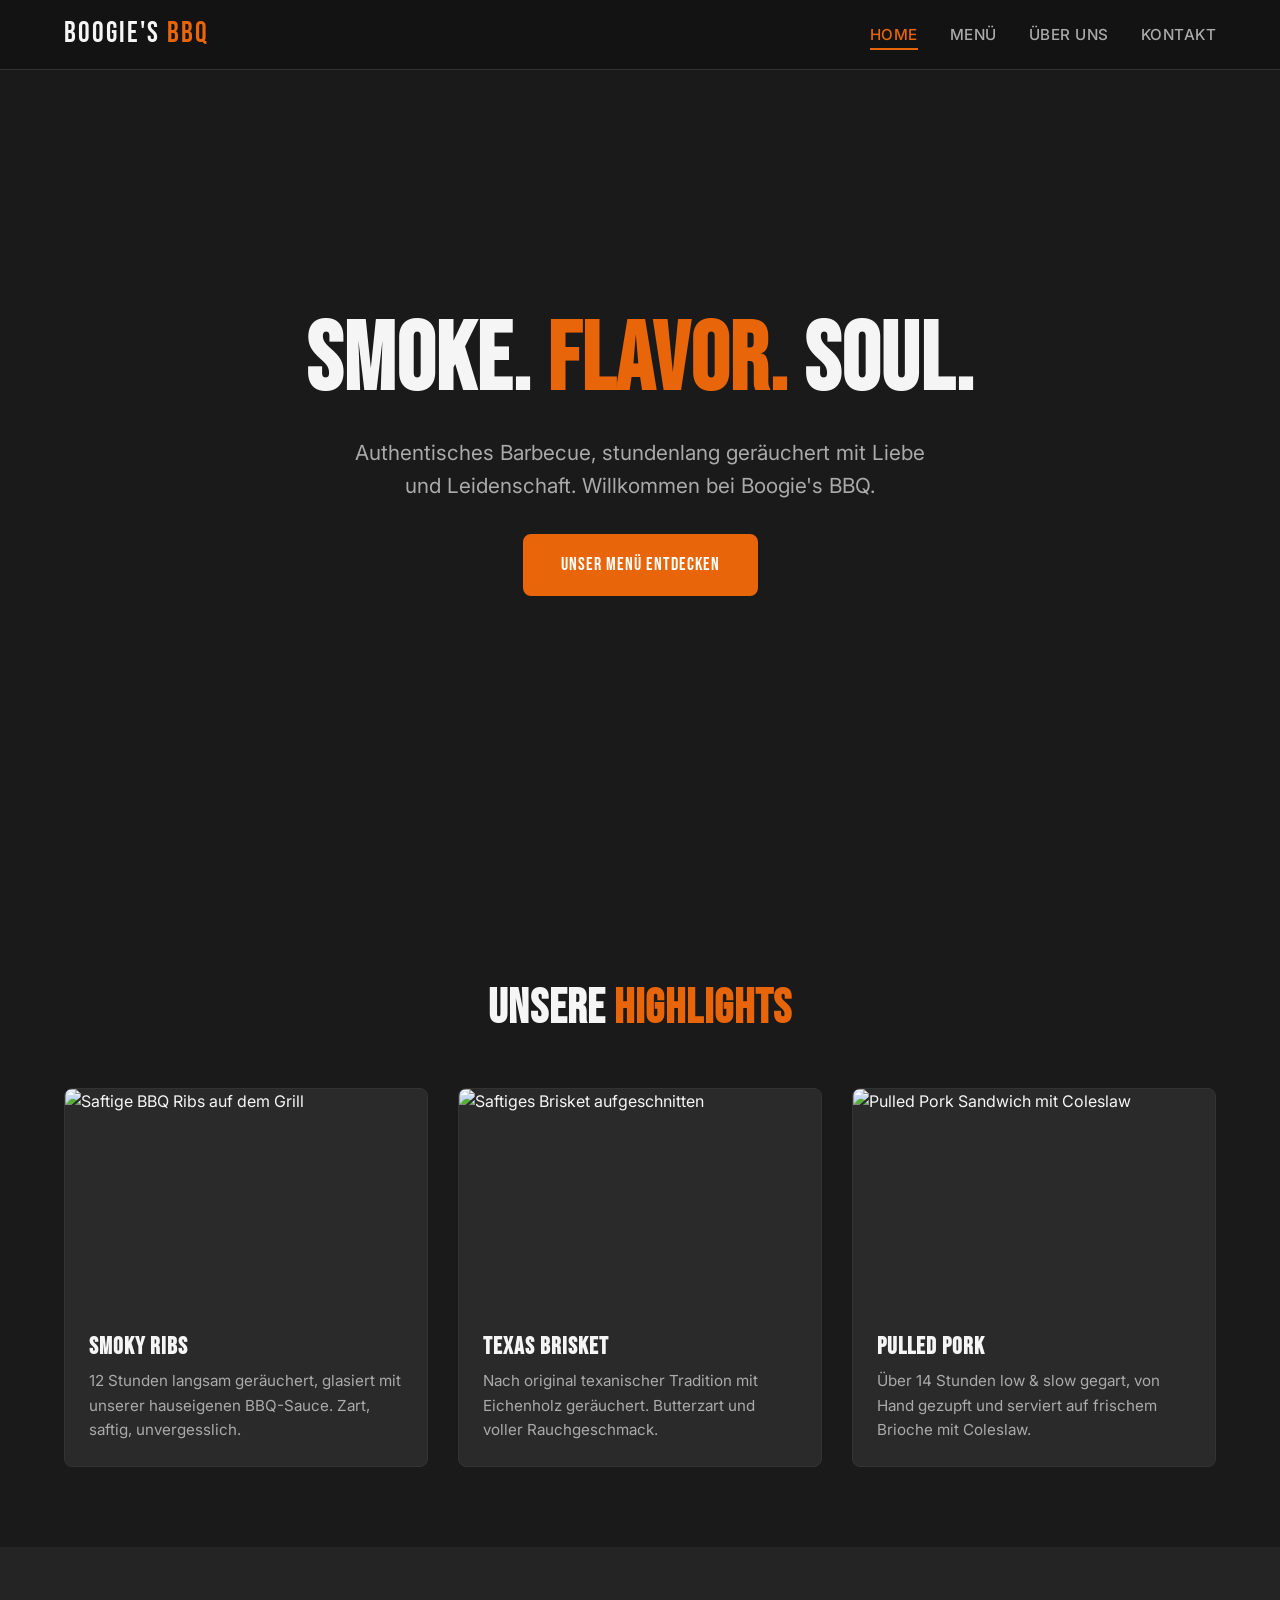
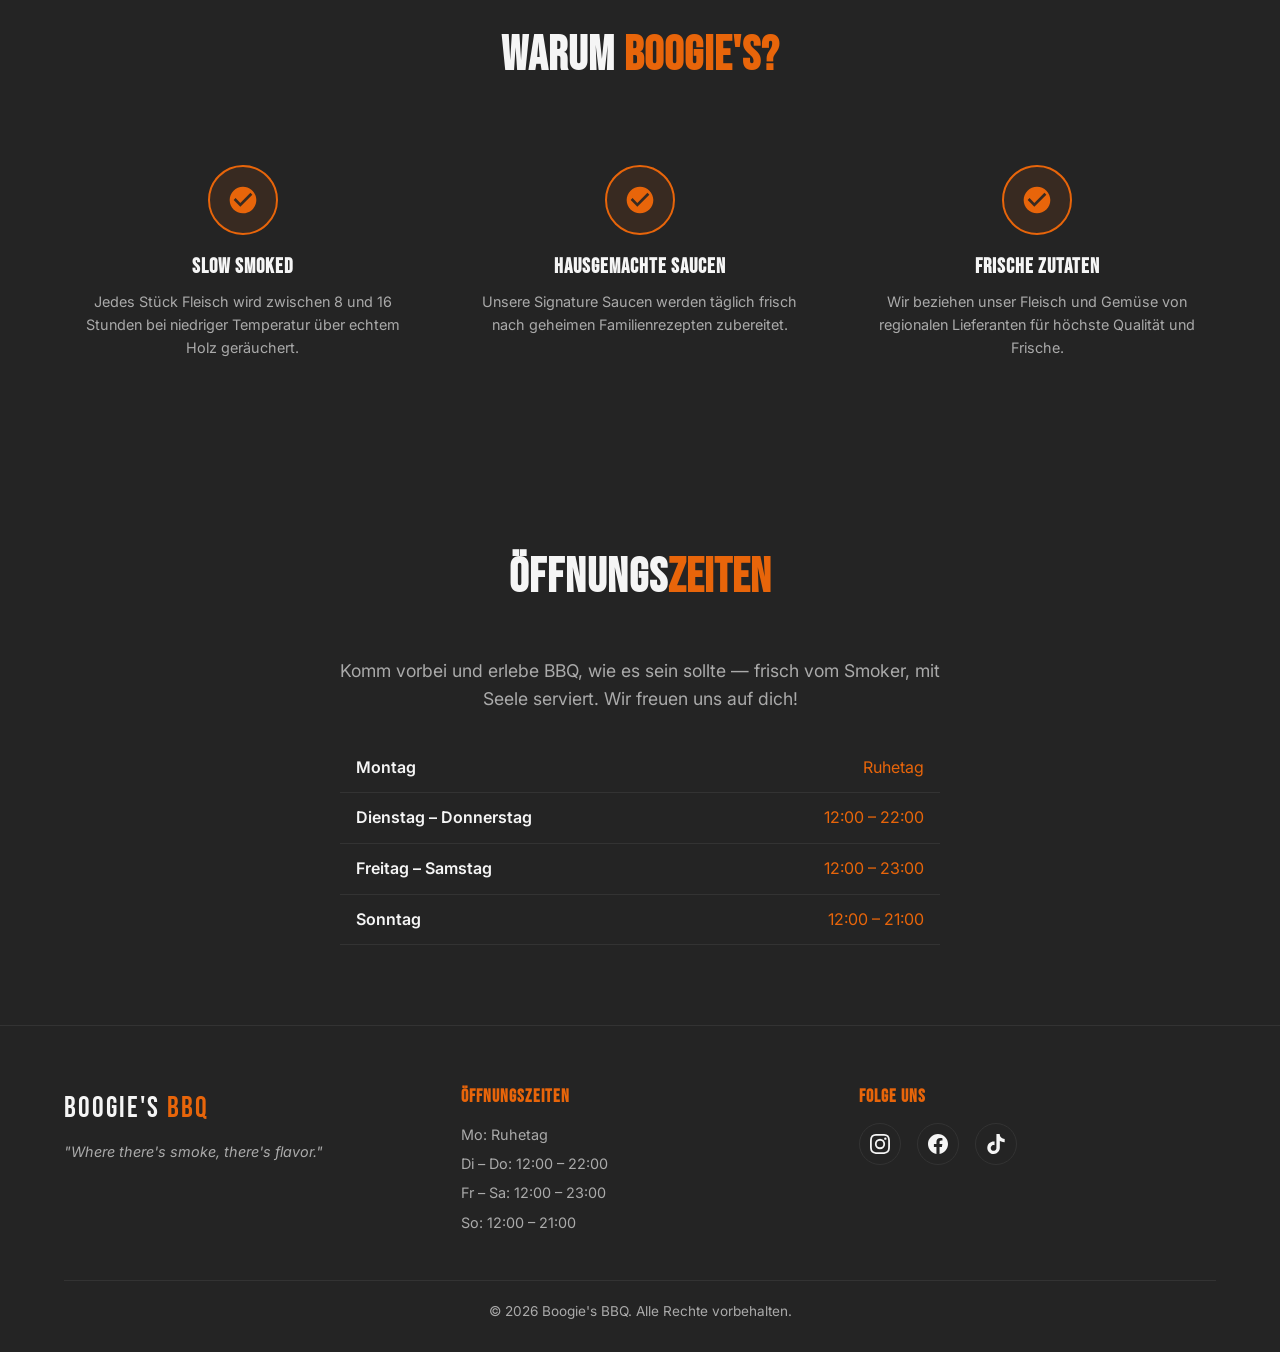
==== index.html @ c57b54ef "Erste Version Boogie's BBQ" ====
<!DOCTYPE html>
<html lang="de">
<head>
  <meta charset="UTF-8">
  <meta name="viewport" content="width=device-width, initial-scale=1.0">
  <title>Boogie's BBQ — Smoke. Flavor. Soul.</title>
  <meta name="description" content="Boogie's BBQ — Authentisches Barbecue mit Leidenschaft. Slow Smoked Ribs, Brisket, Pulled Pork und mehr in Nürnberg.">
  <link rel="preconnect" href="https://fonts.googleapis.com">
  <link rel="preconnect" href="https://fonts.gstatic.com" crossorigin>
  <link href="https://fonts.googleapis.com/css2?family=Bebas+Neue&family=Inter:wght@400;500;600;700&display=swap" rel="stylesheet">
  <link rel="stylesheet" href="style.css">
</head>
<body>

  <!-- Header -->
  <header class="header">
    <div class="container">
      <a href="index.html" class="logo">Boogie's <span>BBQ</span></a>
      <nav>
        <ul class="nav-links">
          <li><a href="index.html">Home</a></li>
          <li><a href="menu.html">Menü</a></li>
          <li><a href="about.html">Über uns</a></li>
          <li><a href="contact.html">Kontakt</a></li>
        </ul>
      </nav>
      <button class="hamburger" aria-label="Menü öffnen">
        <span></span>
        <span></span>
        <span></span>
      </button>
    </div>
  </header>
  <div class="nav-overlay"></div>

  <main>

    <!-- Hero -->
    <section class="hero">
      <div class="hero-bg" style="background-image: url('https://images.unsplash.com/photo-1529193591184-b1d58069ecdd?w=1920')"></div>
      <div class="hero-overlay"></div>
      <div class="hero-content">
        <h1>Smoke. <span>Flavor.</span> Soul.</h1>
        <p>Authentisches Barbecue, stundenlang geräuchert mit Liebe und Leidenschaft. Willkommen bei Boogie's BBQ.</p>
        <a href="menu.html" class="btn">Unser Menü entdecken</a>
      </div>
    </section>

    <!-- Highlights -->
    <section class="section">
      <div class="container">
        <h2 class="section-title">Unsere <span>Highlights</span></h2>
        <div class="cards-grid">
          <article class="card">
            <img src="https://images.unsplash.com/photo-1544025162-d76694265947?w=600" alt="Saftige BBQ Ribs auf dem Grill">
            <div class="card-body">
              <h3>Smoky Ribs</h3>
              <p>12 Stunden langsam geräuchert, glasiert mit unserer hauseigenen BBQ-Sauce. Zart, saftig, unvergesslich.</p>
            </div>
          </article>
          <article class="card">
            <img src="https://images.unsplash.com/photo-1558030006-450675393462?w=600" alt="Saftiges Brisket aufgeschnitten">
            <div class="card-body">
              <h3>Texas Brisket</h3>
              <p>Nach original texanischer Tradition mit Eichenholz geräuchert. Butterzart und voller Rauchgeschmack.</p>
            </div>
          </article>
          <article class="card">
            <img src="https://images.unsplash.com/photo-1623653387945-2fd25214f8fc?w=600" alt="Pulled Pork Sandwich mit Coleslaw">
            <div class="card-body">
              <h3>Pulled Pork</h3>
              <p>Über 14 Stunden low & slow gegart, von Hand gezupft und serviert auf frischem Brioche mit Coleslaw.</p>
            </div>
          </article>
        </div>
      </div>
    </section>

    <!-- Warum Boogie's -->
    <section class="section" style="background: var(--color-bg-light);">
      <div class="container">
        <h2 class="section-title">Warum <span>Boogie's?</span></h2>
        <div class="features-grid">
          <div class="feature-item">
            <div class="feature-icon">
              <svg viewBox="0 0 24 24" xmlns="http://www.w3.org/2000/svg"><path d="M12 2C6.48 2 2 6.48 2 12s4.48 10 10 10 10-4.48 10-10S17.52 2 12 2zm-2 15l-5-5 1.41-1.41L10 14.17l7.59-7.59L19 8l-9 9z"/></svg>
            </div>
            <h3>Slow Smoked</h3>
            <p>Jedes Stück Fleisch wird zwischen 8 und 16 Stunden bei niedriger Temperatur über echtem Holz geräuchert.</p>
          </div>
          <div class="feature-item">
            <div class="feature-icon">
              <svg viewBox="0 0 24 24" xmlns="http://www.w3.org/2000/svg"><path d="M12 2C6.48 2 2 6.48 2 12s4.48 10 10 10 10-4.48 10-10S17.52 2 12 2zm-2 15l-5-5 1.41-1.41L10 14.17l7.59-7.59L19 8l-9 9z"/></svg>
            </div>
            <h3>Hausgemachte Saucen</h3>
            <p>Unsere Signature Saucen werden täglich frisch nach geheimen Familienrezepten zubereitet.</p>
          </div>
          <div class="feature-item">
            <div class="feature-icon">
              <svg viewBox="0 0 24 24" xmlns="http://www.w3.org/2000/svg"><path d="M12 2C6.48 2 2 6.48 2 12s4.48 10 10 10 10-4.48 10-10S17.52 2 12 2zm-2 15l-5-5 1.41-1.41L10 14.17l7.59-7.59L19 8l-9 9z"/></svg>
            </div>
            <h3>Frische Zutaten</h3>
            <p>Wir beziehen unser Fleisch und Gemüse von regionalen Lieferanten für höchste Qualität und Frische.</p>
          </div>
        </div>
      </div>
    </section>

    <!-- Öffnungszeiten -->
    <section class="section hours-section">
      <div class="container">
        <h2 class="section-title">Öffnungs<span>zeiten</span></h2>
        <div class="hours-content">
          <p class="teaser">Komm vorbei und erlebe BBQ, wie es sein sollte — frisch vom Smoker, mit Seele serviert. Wir freuen uns auf dich!</p>
          <table class="hours-table">
            <tr><td>Montag</td><td>Ruhetag</td></tr>
            <tr><td>Dienstag – Donnerstag</td><td>12:00 – 22:00</td></tr>
            <tr><td>Freitag – Samstag</td><td>12:00 – 23:00</td></tr>
            <tr><td>Sonntag</td><td>12:00 – 21:00</td></tr>
          </table>
        </div>
      </div>
    </section>

  </main>

  <!-- Footer -->
  <footer class="footer">
    <div class="container">
      <div class="footer-grid">
        <div class="footer-col">
          <a href="index.html" class="logo">Boogie's <span>BBQ</span></a>
          <p class="tagline">"Where there's smoke, there's flavor."</p>
        </div>
        <div class="footer-col">
          <h4>Öffnungszeiten</h4>
          <p>Mo: Ruhetag</p>
          <p>Di – Do: 12:00 – 22:00</p>
          <p>Fr – Sa: 12:00 – 23:00</p>
          <p>So: 12:00 – 21:00</p>
        </div>
        <div class="footer-col">
          <h4>Folge uns</h4>
          <div class="social-links">
            <a href="#" aria-label="Instagram">
              <svg viewBox="0 0 24 24" xmlns="http://www.w3.org/2000/svg"><path d="M12 2.163c3.204 0 3.584.012 4.85.07 3.252.148 4.771 1.691 4.919 4.919.058 1.265.069 1.645.069 4.849 0 3.205-.012 3.584-.069 4.849-.149 3.225-1.664 4.771-4.919 4.919-1.266.058-1.644.07-4.85.07-3.204 0-3.584-.012-4.849-.07-3.26-.149-4.771-1.699-4.919-4.92-.058-1.265-.07-1.644-.07-4.849 0-3.204.013-3.583.07-4.849.149-3.227 1.664-4.771 4.919-4.919 1.266-.057 1.645-.069 4.849-.069zM12 0C8.741 0 8.333.014 7.053.072 2.695.272.273 2.69.073 7.052.014 8.333 0 8.741 0 12c0 3.259.014 3.668.072 4.948.2 4.358 2.618 6.78 6.98 6.98C8.333 23.986 8.741 24 12 24c3.259 0 3.668-.014 4.948-.072 4.354-.2 6.782-2.618 6.979-6.98.059-1.28.073-1.689.073-4.948 0-3.259-.014-3.667-.072-4.947-.196-4.354-2.617-6.78-6.979-6.98C15.668.014 15.259 0 12 0zm0 5.838a6.162 6.162 0 100 12.324 6.162 6.162 0 000-12.324zM12 16a4 4 0 110-8 4 4 0 010 8zm6.406-11.845a1.44 1.44 0 100 2.881 1.44 1.44 0 000-2.881z"/></svg>
            </a>
            <a href="#" aria-label="Facebook">
              <svg viewBox="0 0 24 24" xmlns="http://www.w3.org/2000/svg"><path d="M24 12.073c0-6.627-5.373-12-12-12s-12 5.373-12 12c0 5.99 4.388 10.954 10.125 11.854v-8.385H7.078v-3.47h3.047V9.43c0-3.007 1.792-4.669 4.533-4.669 1.312 0 2.686.235 2.686.235v2.953H15.83c-1.491 0-1.956.925-1.956 1.874v2.25h3.328l-.532 3.47h-2.796v8.385C19.612 23.027 24 18.062 24 12.073z"/></svg>
            </a>
            <a href="#" aria-label="TikTok">
              <svg viewBox="0 0 24 24" xmlns="http://www.w3.org/2000/svg"><path d="M12.525.02c1.31-.02 2.61-.01 3.91-.02.08 1.53.63 3.09 1.75 4.17 1.12 1.11 2.7 1.62 4.24 1.79v4.03c-1.44-.05-2.89-.35-4.2-.97-.57-.26-1.1-.59-1.62-.93-.01 2.92.01 5.84-.02 8.75-.08 1.4-.54 2.79-1.35 3.94-1.31 1.92-3.58 3.17-5.91 3.21-1.43.08-2.86-.31-4.08-1.03-2.02-1.19-3.44-3.37-3.65-5.71-.02-.5-.03-1-.01-1.49.18-1.9 1.12-3.72 2.58-4.96 1.66-1.44 3.98-2.13 6.15-1.72.02 1.48-.04 2.96-.04 4.44-.99-.32-2.15-.23-3.02.37-.63.41-1.11 1.04-1.36 1.75-.21.51-.15 1.07-.14 1.61.24 1.64 1.82 3.02 3.5 2.87 1.12-.01 2.19-.66 2.77-1.61.19-.33.4-.67.41-1.06.1-1.79.06-3.57.07-5.36.01-4.03-.01-8.05.02-12.07z"/></svg>
            </a>
          </div>
        </div>
      </div>
      <div class="footer-bottom">
        <p>&copy; 2026 Boogie's BBQ. Alle Rechte vorbehalten.</p>
      </div>
    </div>
  </footer>

  <script src="script.js"></script>
</body>
</html>
---- style.css ----
/* ===========================
   CSS Custom Properties
   =========================== */
:root {
  --color-bg: #1a1a1a;
  --color-bg-light: #242424;
  --color-bg-card: #2a2a2a;
  --color-accent: #E8650A;
  --color-accent-hover: #ff7a1a;
  --color-text: #f5f5f5;
  --color-text-muted: #aaaaaa;
  --color-border: #333333;
  --font-heading: 'Bebas Neue', sans-serif;
  --font-body: 'Inter', sans-serif;
  --max-width: 1200px;
  --header-height: 70px;
  --radius: 8px;
  --transition: 0.3s ease;
}

/* ===========================
   Reset & Base
   =========================== */
*,
*::before,
*::after {
  margin: 0;
  padding: 0;
  box-sizing: border-box;
}

html {
  scroll-behavior: smooth;
  font-size: 16px;
}

body {
  font-family: var(--font-body);
  background-color: var(--color-bg);
  color: var(--color-text);
  line-height: 1.6;
  min-height: 100vh;
  overflow-x: hidden;
}

a {
  color: var(--color-accent);
  text-decoration: none;
  transition: color var(--transition);
}

a:hover {
  color: var(--color-accent-hover);
}

img {
  max-width: 100%;
  height: auto;
  display: block;
}

ul {
  list-style: none;
}

h1, h2, h3, h4 {
  font-family: var(--font-heading);
  letter-spacing: 1px;
  line-height: 1.2;
}

/* ===========================
   Utility
   =========================== */
.container {
  width: 90%;
  max-width: var(--max-width);
  margin: 0 auto;
}

.section {
  padding: 80px 0;
}

.section-title {
  font-size: clamp(2rem, 5vw, 3rem);
  text-align: center;
  margin-bottom: 50px;
  text-transform: uppercase;
}

.section-title span {
  color: var(--color-accent);
}

.btn {
  display: inline-block;
  padding: 14px 36px;
  background: var(--color-accent);
  color: #fff;
  font-family: var(--font-heading);
  font-size: 1.15rem;
  letter-spacing: 1px;
  text-transform: uppercase;
  border: 2px solid var(--color-accent);
  border-radius: var(--radius);
  cursor: pointer;
  transition: all var(--transition);
}

.btn:hover {
  background: transparent;
  color: var(--color-accent);
}

.btn-outline {
  background: transparent;
  color: var(--color-accent);
}

.btn-outline:hover {
  background: var(--color-accent);
  color: #fff;
}

/* ===========================
   Header & Navigation
   =========================== */
.header {
  position: fixed;
  top: 0;
  left: 0;
  width: 100%;
  height: var(--header-height);
  background: rgba(20, 20, 20, 0.95);
  backdrop-filter: blur(10px);
  z-index: 1000;
  border-bottom: 1px solid var(--color-border);
  transition: background var(--transition);
}

.header .container {
  display: flex;
  align-items: center;
  justify-content: space-between;
  height: 100%;
}

.logo {
  font-family: var(--font-heading);
  font-size: 1.8rem;
  color: var(--color-text);
  letter-spacing: 2px;
  text-transform: uppercase;
}

.logo span {
  color: var(--color-accent);
}

.nav-links {
  display: flex;
  gap: 32px;
}

.nav-links a {
  color: var(--color-text-muted);
  font-size: 0.95rem;
  font-weight: 500;
  text-transform: uppercase;
  letter-spacing: 0.5px;
  position: relative;
  padding: 4px 0;
  transition: color var(--transition);
}

.nav-links a::after {
  content: '';
  position: absolute;
  bottom: -2px;
  left: 0;
  width: 0;
  height: 2px;
  background: var(--color-accent);
  transition: width var(--transition);
}

.nav-links a:hover,
.nav-links a.active {
  color: var(--color-accent);
}

.nav-links a:hover::after,
.nav-links a.active::after {
  width: 100%;
}

/* Hamburger */
.hamburger {
  display: none;
  flex-direction: column;
  gap: 5px;
  cursor: pointer;
  z-index: 1001;
  background: none;
  border: none;
  padding: 4px;
}

.hamburger span {
  display: block;
  width: 28px;
  height: 3px;
  background: var(--color-text);
  border-radius: 2px;
  transition: all var(--transition);
}

.hamburger.active span:nth-child(1) {
  transform: rotate(45deg) translate(5px, 6px);
}

.hamburger.active span:nth-child(2) {
  opacity: 0;
}

.hamburger.active span:nth-child(3) {
  transform: rotate(-45deg) translate(5px, -6px);
}

/* ===========================
   Hero Section
   =========================== */
.hero {
  position: relative;
  min-height: 100vh;
  display: flex;
  align-items: center;
  justify-content: center;
  text-align: center;
  overflow: hidden;
}

.hero-bg {
  position: absolute;
  inset: 0;
  background-size: cover;
  background-position: center;
  background-repeat: no-repeat;
}

.hero-overlay {
  position: absolute;
  inset: 0;
  background: linear-gradient(
    to bottom,
    rgba(26, 26, 26, 0.7) 0%,
    rgba(26, 26, 26, 0.5) 50%,
    rgba(26, 26, 26, 0.9) 100%
  );
}

.hero-content {
  position: relative;
  z-index: 1;
  padding: 20px;
}

.hero-content h1 {
  font-size: clamp(3rem, 8vw, 6rem);
  text-transform: uppercase;
  margin-bottom: 16px;
}

.hero-content h1 span {
  color: var(--color-accent);
}

.hero-content p {
  font-size: clamp(1rem, 2.5vw, 1.3rem);
  color: var(--color-text-muted);
  margin-bottom: 32px;
  max-width: 600px;
  margin-left: auto;
  margin-right: auto;
}

/* Page Hero (smaller) */
.page-hero {
  min-height: 40vh;
  padding-top: var(--header-height);
}

.page-hero .hero-content h1 {
  font-size: clamp(2.5rem, 6vw, 4.5rem);
}

/* ===========================
   Highlights Cards
   =========================== */
.cards-grid {
  display: grid;
  grid-template-columns: repeat(auto-fit, minmax(300px, 1fr));
  gap: 30px;
}

.card {
  background: var(--color-bg-card);
  border-radius: var(--radius);
  overflow: hidden;
  border: 1px solid var(--color-border);
  transition: transform var(--transition), box-shadow var(--transition);
}

.card:hover {
  transform: translateY(-6px);
  box-shadow: 0 12px 40px rgba(232, 101, 10, 0.15);
}

.card img {
  width: 100%;
  height: 220px;
  object-fit: cover;
}

.card-body {
  padding: 24px;
}

.card-body h3 {
  font-size: 1.5rem;
  margin-bottom: 8px;
  text-transform: uppercase;
}

.card-body p {
  color: var(--color-text-muted);
  font-size: 0.95rem;
}

/* ===========================
   Features
   =========================== */
.features-grid {
  display: grid;
  grid-template-columns: repeat(auto-fit, minmax(250px, 1fr));
  gap: 40px;
  text-align: center;
}

.feature-item {
  padding: 30px 20px;
}

.feature-icon {
  width: 70px;
  height: 70px;
  margin: 0 auto 20px;
  display: flex;
  align-items: center;
  justify-content: center;
  background: rgba(232, 101, 10, 0.1);
  border-radius: 50%;
  border: 2px solid var(--color-accent);
}

.feature-icon svg {
  width: 32px;
  height: 32px;
  fill: var(--color-accent);
}

.feature-item h3 {
  font-size: 1.3rem;
  margin-bottom: 10px;
  text-transform: uppercase;
}

.feature-item p {
  color: var(--color-text-muted);
  font-size: 0.9rem;
}

/* ===========================
   Opening Hours
   =========================== */
.hours-section {
  background: var(--color-bg-light);
}

.hours-content {
  max-width: 600px;
  margin: 0 auto;
  text-align: center;
}

.hours-content p.teaser {
  font-size: 1.1rem;
  color: var(--color-text-muted);
  margin-bottom: 30px;
}

.hours-table {
  width: 100%;
  border-collapse: collapse;
}

.hours-table tr {
  border-bottom: 1px solid var(--color-border);
}

.hours-table td {
  padding: 12px 16px;
  font-size: 1rem;
}

.hours-table td:first-child {
  text-align: left;
  font-weight: 600;
}

.hours-table td:last-child {
  text-align: right;
  color: var(--color-accent);
}

/* ===========================
   Menu Page
   =========================== */
.menu-tabs {
  display: flex;
  flex-wrap: wrap;
  justify-content: center;
  gap: 12px;
  margin-bottom: 50px;
}

.menu-tab {
  padding: 10px 24px;
  background: var(--color-bg-card);
  border: 1px solid var(--color-border);
  border-radius: 30px;
  color: var(--color-text-muted);
  font-family: var(--font-heading);
  font-size: 1.05rem;
  letter-spacing: 0.5px;
  cursor: pointer;
  transition: all var(--transition);
}

.menu-tab:hover,
.menu-tab.active {
  background: var(--color-accent);
  border-color: var(--color-accent);
  color: #fff;
}

.menu-category {
  display: none;
}

.menu-category.active {
  display: block;
  animation: fadeIn 0.4s ease;
}

@keyframes fadeIn {
  from { opacity: 0; transform: translateY(10px); }
  to { opacity: 1; transform: translateY(0); }
}

.menu-items {
  display: grid;
  gap: 20px;
  max-width: 800px;
  margin: 0 auto;
}

.menu-item {
  display: flex;
  justify-content: space-between;
  align-items: flex-start;
  padding: 20px 24px;
  background: var(--color-bg-card);
  border-radius: var(--radius);
  border: 1px solid var(--color-border);
  transition: border-color var(--transition);
}

.menu-item:hover {
  border-color: var(--color-accent);
}

.menu-item-info h3 {
  font-size: 1.2rem;
  margin-bottom: 4px;
  text-transform: uppercase;
}

.menu-item-info p {
  color: var(--color-text-muted);
  font-size: 0.85rem;
}

.menu-item-price {
  font-family: var(--font-heading);
  font-size: 1.4rem;
  color: var(--color-accent);
  white-space: nowrap;
  margin-left: 20px;
}

/* ===========================
   About Page
   =========================== */
.story-section {
  max-width: 800px;
  margin: 0 auto;
}

.story-section p {
  font-size: 1.05rem;
  color: var(--color-text-muted);
  margin-bottom: 20px;
  line-height: 1.8;
}

.story-section p:first-of-type::first-letter {
  font-size: 3rem;
  font-family: var(--font-heading);
  color: var(--color-accent);
  float: left;
  margin-right: 8px;
  line-height: 1;
}

/* Gallery */
.gallery-grid {
  display: grid;
  grid-template-columns: repeat(auto-fit, minmax(280px, 1fr));
  gap: 16px;
}

.gallery-item {
  border-radius: var(--radius);
  overflow: hidden;
  aspect-ratio: 4/3;
}

.gallery-item img {
  width: 100%;
  height: 100%;
  object-fit: cover;
  transition: transform var(--transition);
}

.gallery-item:hover img {
  transform: scale(1.05);
}

/* Team */
.team-grid {
  display: grid;
  grid-template-columns: repeat(auto-fit, minmax(260px, 1fr));
  gap: 30px;
}

.team-member {
  text-align: center;
  background: var(--color-bg-card);
  border-radius: var(--radius);
  overflow: hidden;
  border: 1px solid var(--color-border);
  transition: transform var(--transition);
}

.team-member:hover {
  transform: translateY(-4px);
}

.team-member img {
  width: 100%;
  height: 300px;
  object-fit: cover;
}

.team-member-info {
  padding: 20px;
}

.team-member-info h3 {
  font-size: 1.3rem;
  text-transform: uppercase;
  margin-bottom: 4px;
}

.team-member-info p {
  color: var(--color-accent);
  font-size: 0.9rem;
}

/* ===========================
   Contact Page
   =========================== */
.contact-grid {
  display: grid;
  grid-template-columns: 1fr 1fr;
  gap: 50px;
  align-items: start;
}

.form-group {
  margin-bottom: 20px;
}

.form-group label {
  display: block;
  margin-bottom: 6px;
  font-size: 0.9rem;
  font-weight: 500;
  color: var(--color-text-muted);
}

.form-group label .required {
  color: var(--color-accent);
}

.form-group input,
.form-group select,
.form-group textarea {
  width: 100%;
  padding: 12px 16px;
  background: var(--color-bg-card);
  border: 1px solid var(--color-border);
  border-radius: var(--radius);
  color: var(--color-text);
  font-family: var(--font-body);
  font-size: 0.95rem;
  transition: border-color var(--transition);
}

.form-group input:focus,
.form-group select:focus,
.form-group textarea:focus {
  outline: none;
  border-color: var(--color-accent);
}

.form-group textarea {
  resize: vertical;
  min-height: 100px;
}

.form-group input.error,
.form-group select.error {
  border-color: #e74c3c;
}

.form-error {
  color: #e74c3c;
  font-size: 0.8rem;
  margin-top: 4px;
  display: none;
}

.form-success {
  background: rgba(232, 101, 10, 0.1);
  border: 1px solid var(--color-accent);
  border-radius: var(--radius);
  padding: 16px;
  text-align: center;
  display: none;
  margin-top: 20px;
}

.contact-info-block {
  margin-bottom: 30px;
}

.contact-info-block h3 {
  font-size: 1.2rem;
  text-transform: uppercase;
  margin-bottom: 12px;
  color: var(--color-accent);
}

.contact-info-block p {
  color: var(--color-text-muted);
  margin-bottom: 6px;
  font-size: 0.95rem;
}

.contact-info-block a {
  color: var(--color-text-muted);
}

.contact-info-block a:hover {
  color: var(--color-accent);
}

.whatsapp-btn {
  display: inline-flex;
  align-items: center;
  gap: 10px;
  padding: 14px 28px;
  background: #25D366;
  color: #fff;
  border-radius: var(--radius);
  font-weight: 600;
  font-size: 1rem;
  transition: background var(--transition);
  margin-top: 10px;
}

.whatsapp-btn:hover {
  background: #1ebe5d;
  color: #fff;
}

.whatsapp-btn svg {
  width: 22px;
  height: 22px;
  fill: #fff;
}

.map-container {
  margin-top: 30px;
  border-radius: var(--radius);
  overflow: hidden;
  border: 1px solid var(--color-border);
}

.map-container iframe {
  width: 100%;
  height: 300px;
  border: 0;
}

/* ===========================
   Footer
   =========================== */
.footer {
  background: var(--color-bg-light);
  border-top: 1px solid var(--color-border);
  padding: 60px 0 30px;
}

.footer-grid {
  display: grid;
  grid-template-columns: repeat(auto-fit, minmax(220px, 1fr));
  gap: 40px;
  margin-bottom: 40px;
}

.footer-col h4 {
  font-size: 1.1rem;
  text-transform: uppercase;
  margin-bottom: 16px;
  color: var(--color-accent);
}

.footer-col p {
  color: var(--color-text-muted);
  font-size: 0.9rem;
  margin-bottom: 6px;
}

.footer-col .tagline {
  font-style: italic;
  margin-top: 8px;
}

.social-links {
  display: flex;
  gap: 16px;
  margin-top: 12px;
}

.social-links a {
  display: flex;
  align-items: center;
  justify-content: center;
  width: 42px;
  height: 42px;
  border-radius: 50%;
  border: 1px solid var(--color-border);
  transition: all var(--transition);
}

.social-links a:hover {
  background: var(--color-accent);
  border-color: var(--color-accent);
}

.social-links a svg {
  width: 20px;
  height: 20px;
  fill: var(--color-text);
  transition: fill var(--transition);
}

.social-links a:hover svg {
  fill: #fff;
}

.footer-bottom {
  text-align: center;
  padding-top: 20px;
  border-top: 1px solid var(--color-border);
  color: var(--color-text-muted);
  font-size: 0.85rem;
}

/* ===========================
   Responsive
   =========================== */
@media (max-width: 768px) {
  .nav-links {
    position: fixed;
    top: 0;
    right: -100%;
    width: 70%;
    max-width: 300px;
    height: 100vh;
    background: var(--color-bg-light);
    flex-direction: column;
    padding: 100px 40px 40px;
    gap: 24px;
    transition: right var(--transition);
    border-left: 1px solid var(--color-border);
  }

  .nav-links.open {
    right: 0;
  }

  .nav-links a {
    font-size: 1.1rem;
  }

  .hamburger {
    display: flex;
  }

  .hero-content h1 {
    font-size: clamp(2.2rem, 10vw, 3.5rem);
  }

  .section {
    padding: 50px 0;
  }

  .section-title {
    margin-bottom: 30px;
  }

  .contact-grid {
    grid-template-columns: 1fr;
  }

  .cards-grid {
    grid-template-columns: 1fr;
  }

  .menu-tabs {
    gap: 8px;
  }

  .menu-tab {
    padding: 8px 18px;
    font-size: 0.95rem;
  }
}

/* Mobile overlay */
.nav-overlay {
  position: fixed;
  inset: 0;
  background: rgba(0, 0, 0, 0.6);
  z-index: 999;
  opacity: 0;
  pointer-events: none;
  transition: opacity var(--transition);
}

.nav-overlay.active {
  opacity: 1;
  pointer-events: all;
}
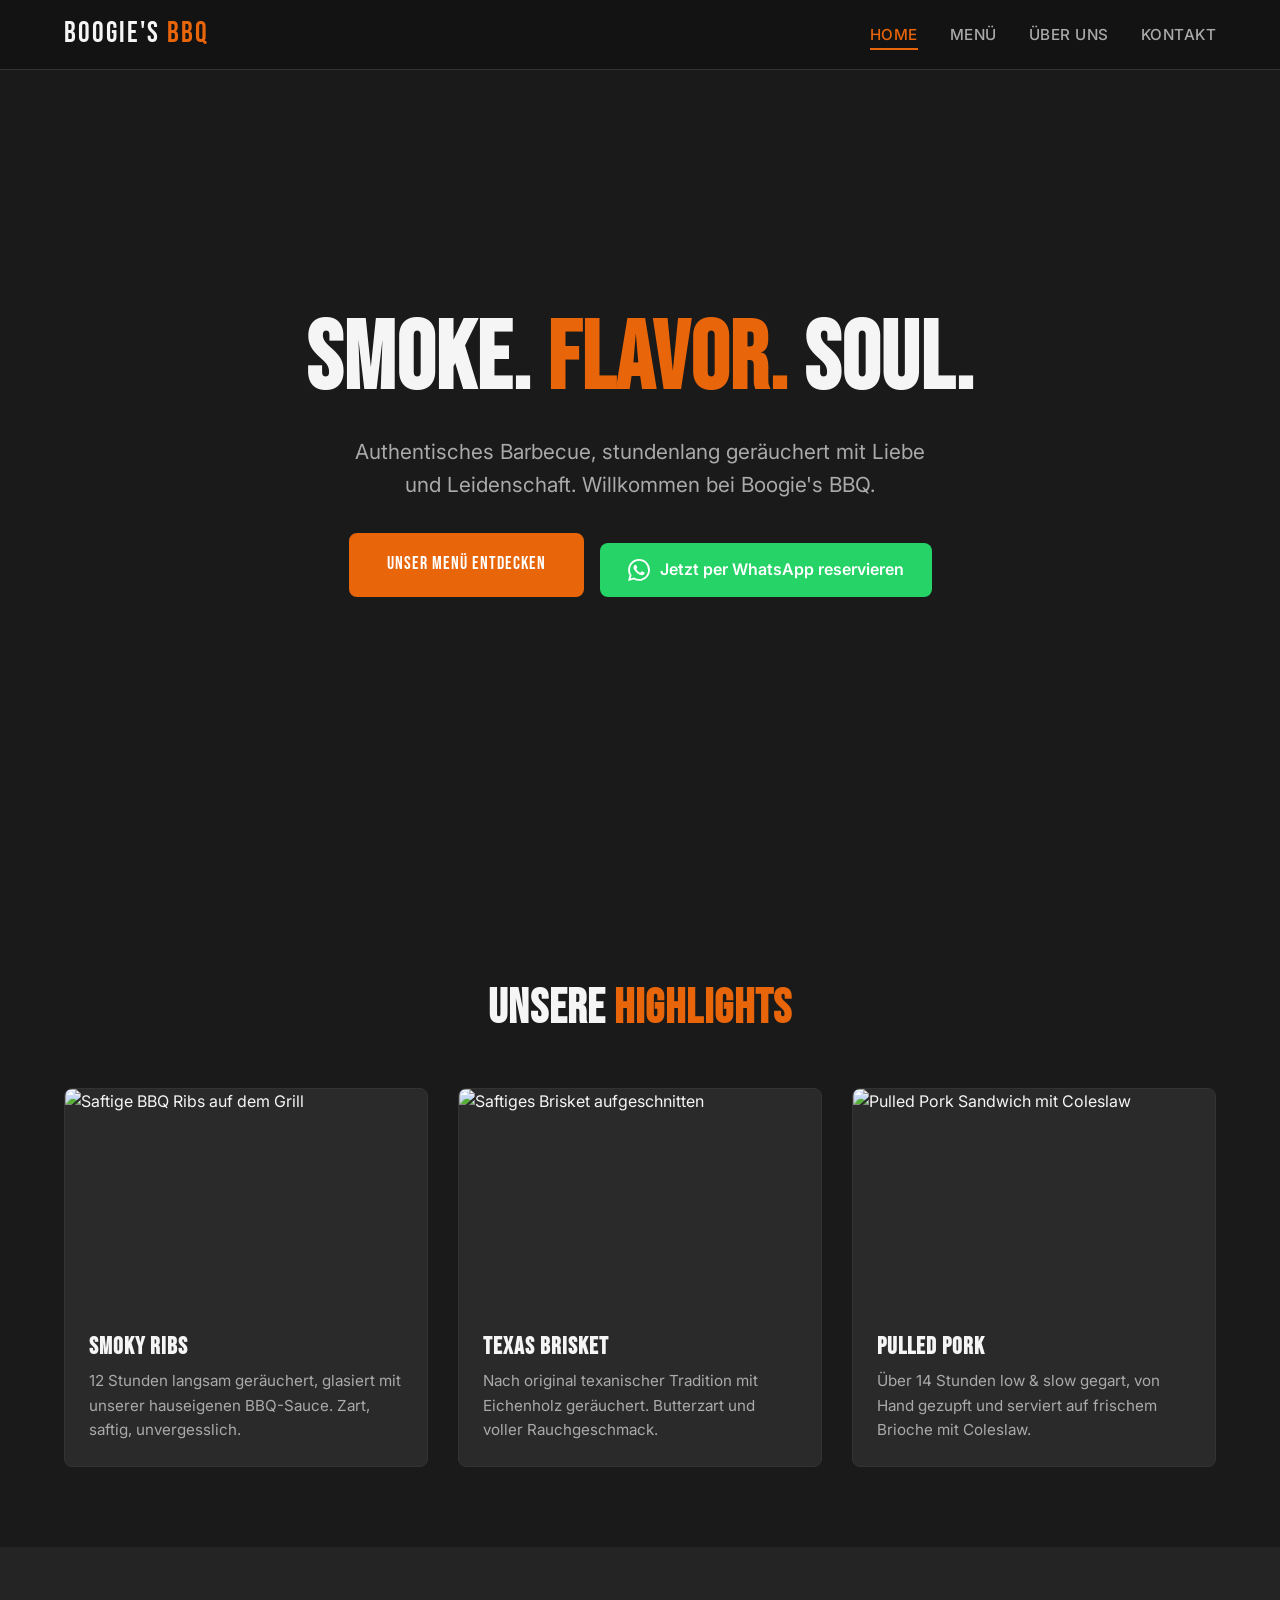
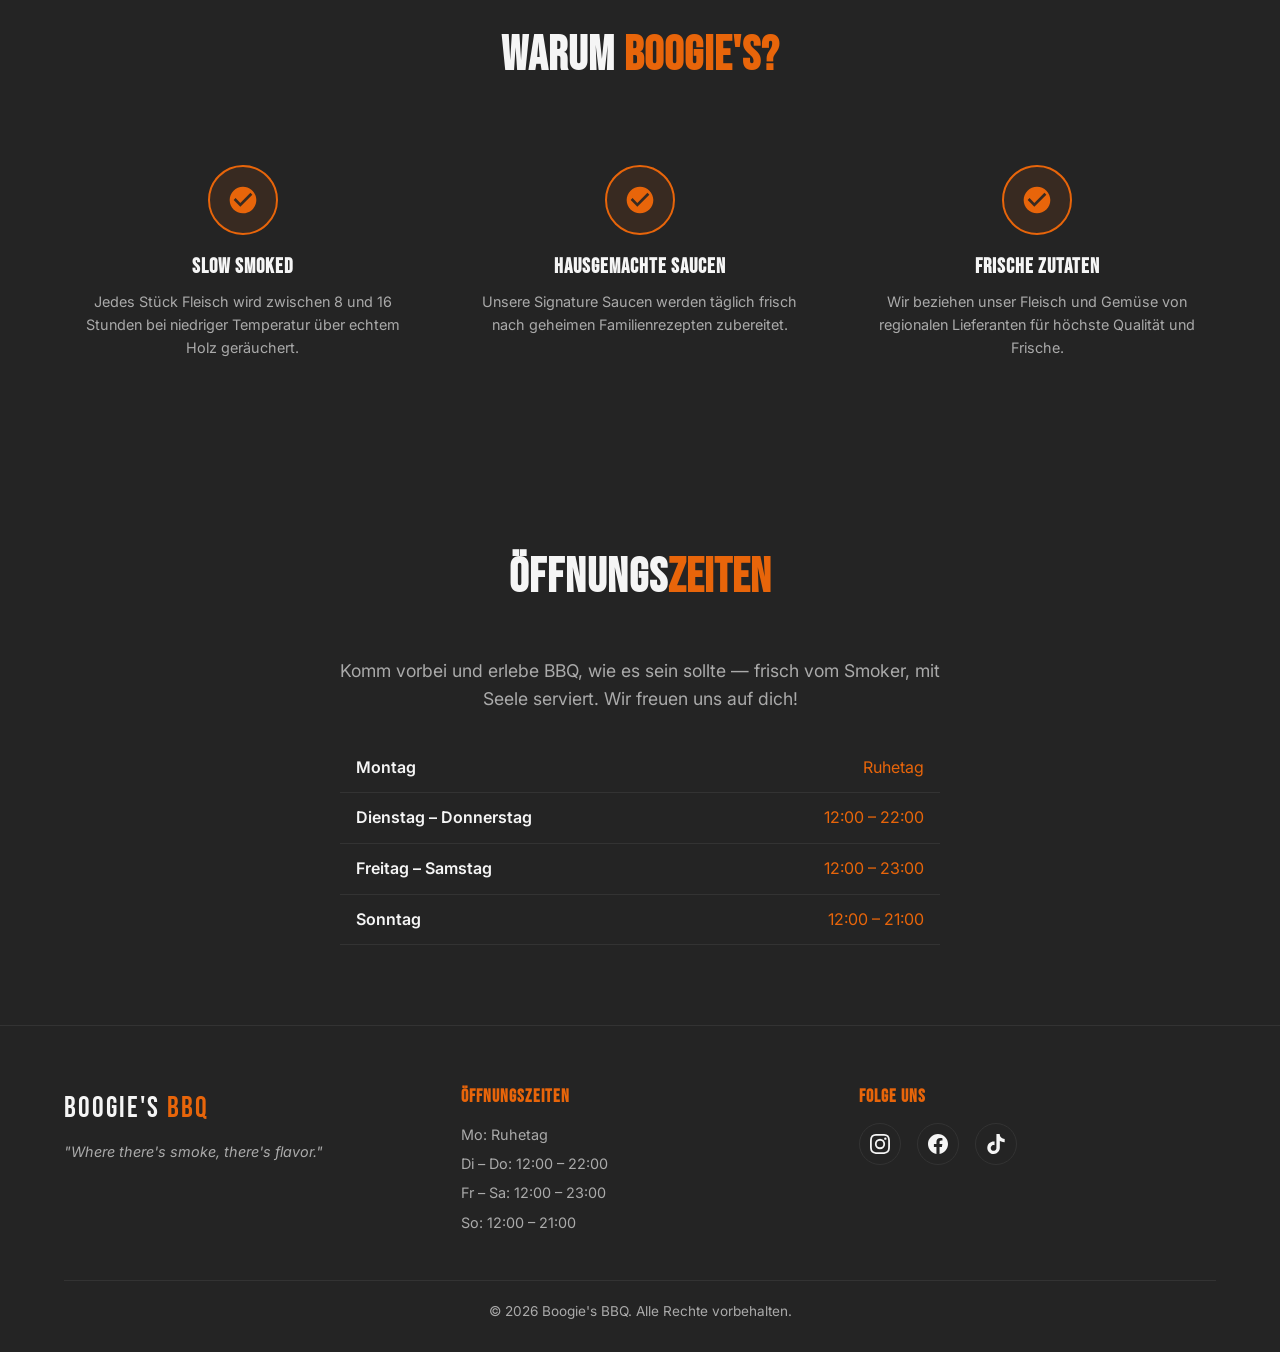
==== commit 40a4c148: "CTA Button New" ====
--- a/index.html
+++ b/index.html
@@ -42,7 +42,13 @@
       <div class="hero-content">
         <h1>Smoke. <span>Flavor.</span> Soul.</h1>
         <p>Authentisches Barbecue, stundenlang geräuchert mit Liebe und Leidenschaft. Willkommen bei Boogie's BBQ.</p>
-        <a href="menu.html" class="btn">Unser Menü entdecken</a>
+        <div style="display:flex;flex-wrap:wrap;gap:16px;justify-content:center;">
+          <a href="menu.html" class="btn">Unser Menü entdecken</a>
+          <a href="https://wa.me/49XXXXXXXXXX?text=Hallo%20Boogie's%20BBQ!%20Ich%20möchte%20gerne%20einen%20Tisch%20reservieren." class="whatsapp-btn" target="_blank" rel="noopener">
+            <svg viewBox="0 0 24 24" xmlns="http://www.w3.org/2000/svg"><path d="M17.472 14.382c-.297-.149-1.758-.867-2.03-.967-.273-.099-.471-.148-.67.15-.197.297-.767.966-.94 1.164-.173.199-.347.223-.644.075-.297-.15-1.255-.463-2.39-1.475-.883-.788-1.48-1.761-1.653-2.059-.173-.297-.018-.458.13-.606.134-.133.298-.347.446-.52.149-.174.198-.298.298-.497.099-.198.05-.371-.025-.52-.075-.149-.669-1.612-.916-2.207-.242-.579-.487-.5-.669-.51-.173-.008-.371-.01-.57-.01-.198 0-.52.074-.792.372-.272.297-1.04 1.016-1.04 2.479 0 1.462 1.065 2.875 1.213 3.074.149.198 2.096 3.2 5.077 4.487.709.306 1.262.489 1.694.625.712.227 1.36.195 1.871.118.571-.085 1.758-.719 2.006-1.413.248-.694.248-1.289.173-1.413-.074-.124-.272-.198-.57-.347m-5.421 7.403h-.004a9.87 9.87 0 01-5.031-1.378l-.361-.214-3.741.982.998-3.648-.235-.374a9.86 9.86 0 01-1.51-5.26c.001-5.45 4.436-9.884 9.888-9.884 2.64 0 5.122 1.03 6.988 2.898a9.825 9.825 0 012.893 6.994c-.003 5.45-4.437 9.884-9.885 9.884m8.413-18.297A11.815 11.815 0 0012.05 0C5.495 0 .16 5.335.157 11.892c0 2.096.547 4.142 1.588 5.945L.057 24l6.305-1.654a11.882 11.882 0 005.683 1.448h.005c6.554 0 11.89-5.335 11.893-11.893a11.821 11.821 0 00-3.48-8.413z"/></svg>
+            Jetzt per WhatsApp reservieren
+          </a>
+        </div>
       </div>
     </section>
 
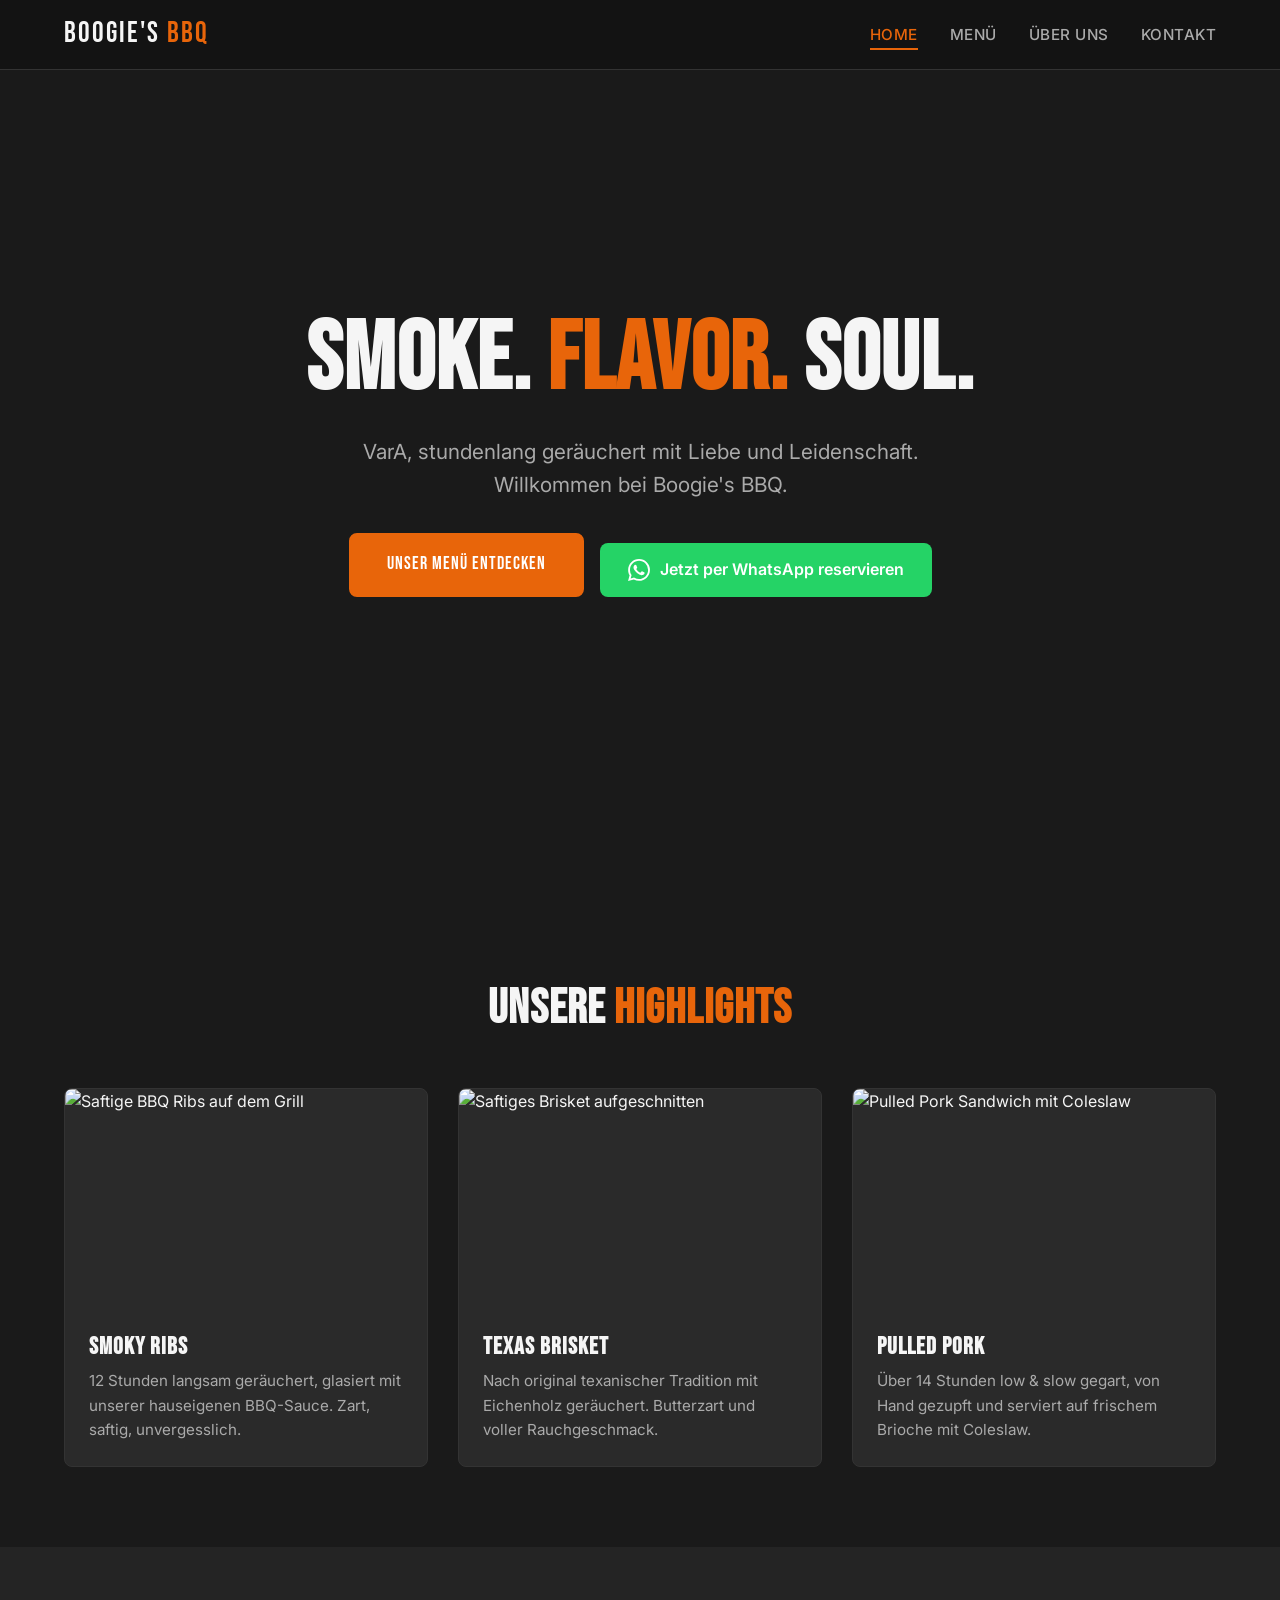
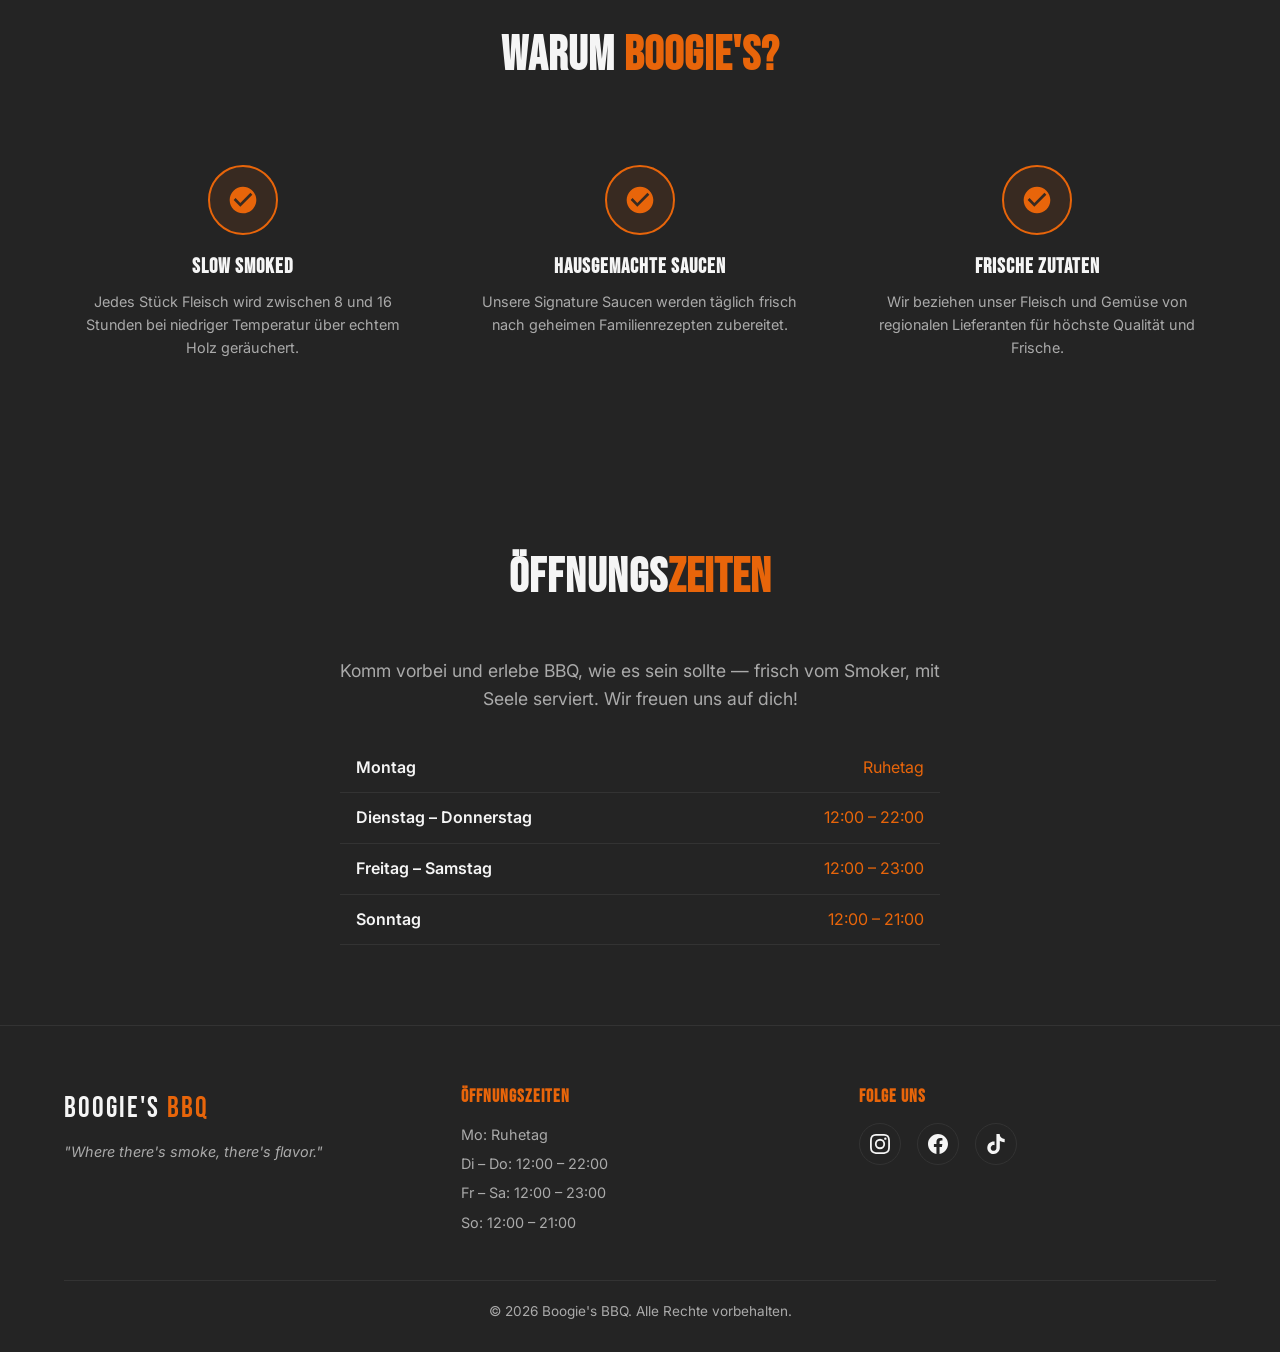
==== commit f52d2f2d: "VARA2" ====
--- a/index.html
+++ b/index.html
@@ -4,7 +4,7 @@
   <meta charset="UTF-8">
   <meta name="viewport" content="width=device-width, initial-scale=1.0">
   <title>Boogie's BBQ — Smoke. Flavor. Soul.</title>
-  <meta name="description" content="Boogie's BBQ — Authentisches Barbecue mit Leidenschaft. Slow Smoked Ribs, Brisket, Pulled Pork und mehr in Nürnberg.">
+  <meta name="description" content="Boogie's BBQ — Variante A mit Leidenschaft. Slow Smoked Ribs, Brisket, Pulled Pork und mehr in Nürnberg.">
   <link rel="preconnect" href="https://fonts.googleapis.com">
   <link rel="preconnect" href="https://fonts.gstatic.com" crossorigin>
   <link href="https://fonts.googleapis.com/css2?family=Bebas+Neue&family=Inter:wght@400;500;600;700&display=swap" rel="stylesheet">
@@ -41,7 +41,7 @@
       <div class="hero-overlay"></div>
       <div class="hero-content">
         <h1>Smoke. <span>Flavor.</span> Soul.</h1>
-        <p>Authentisches Barbecue, stundenlang geräuchert mit Liebe und Leidenschaft. Willkommen bei Boogie's BBQ.</p>
+        <p>VarA, stundenlang geräuchert mit Liebe und Leidenschaft. Willkommen bei Boogie's BBQ.</p>
         <div style="display:flex;flex-wrap:wrap;gap:16px;justify-content:center;">
           <a href="menu.html" class="btn">Unser Menü entdecken</a>
           <a href="https://wa.me/49XXXXXXXXXX?text=Hallo%20Boogie's%20BBQ!%20Ich%20möchte%20gerne%20einen%20Tisch%20reservieren." class="whatsapp-btn" target="_blank" rel="noopener">
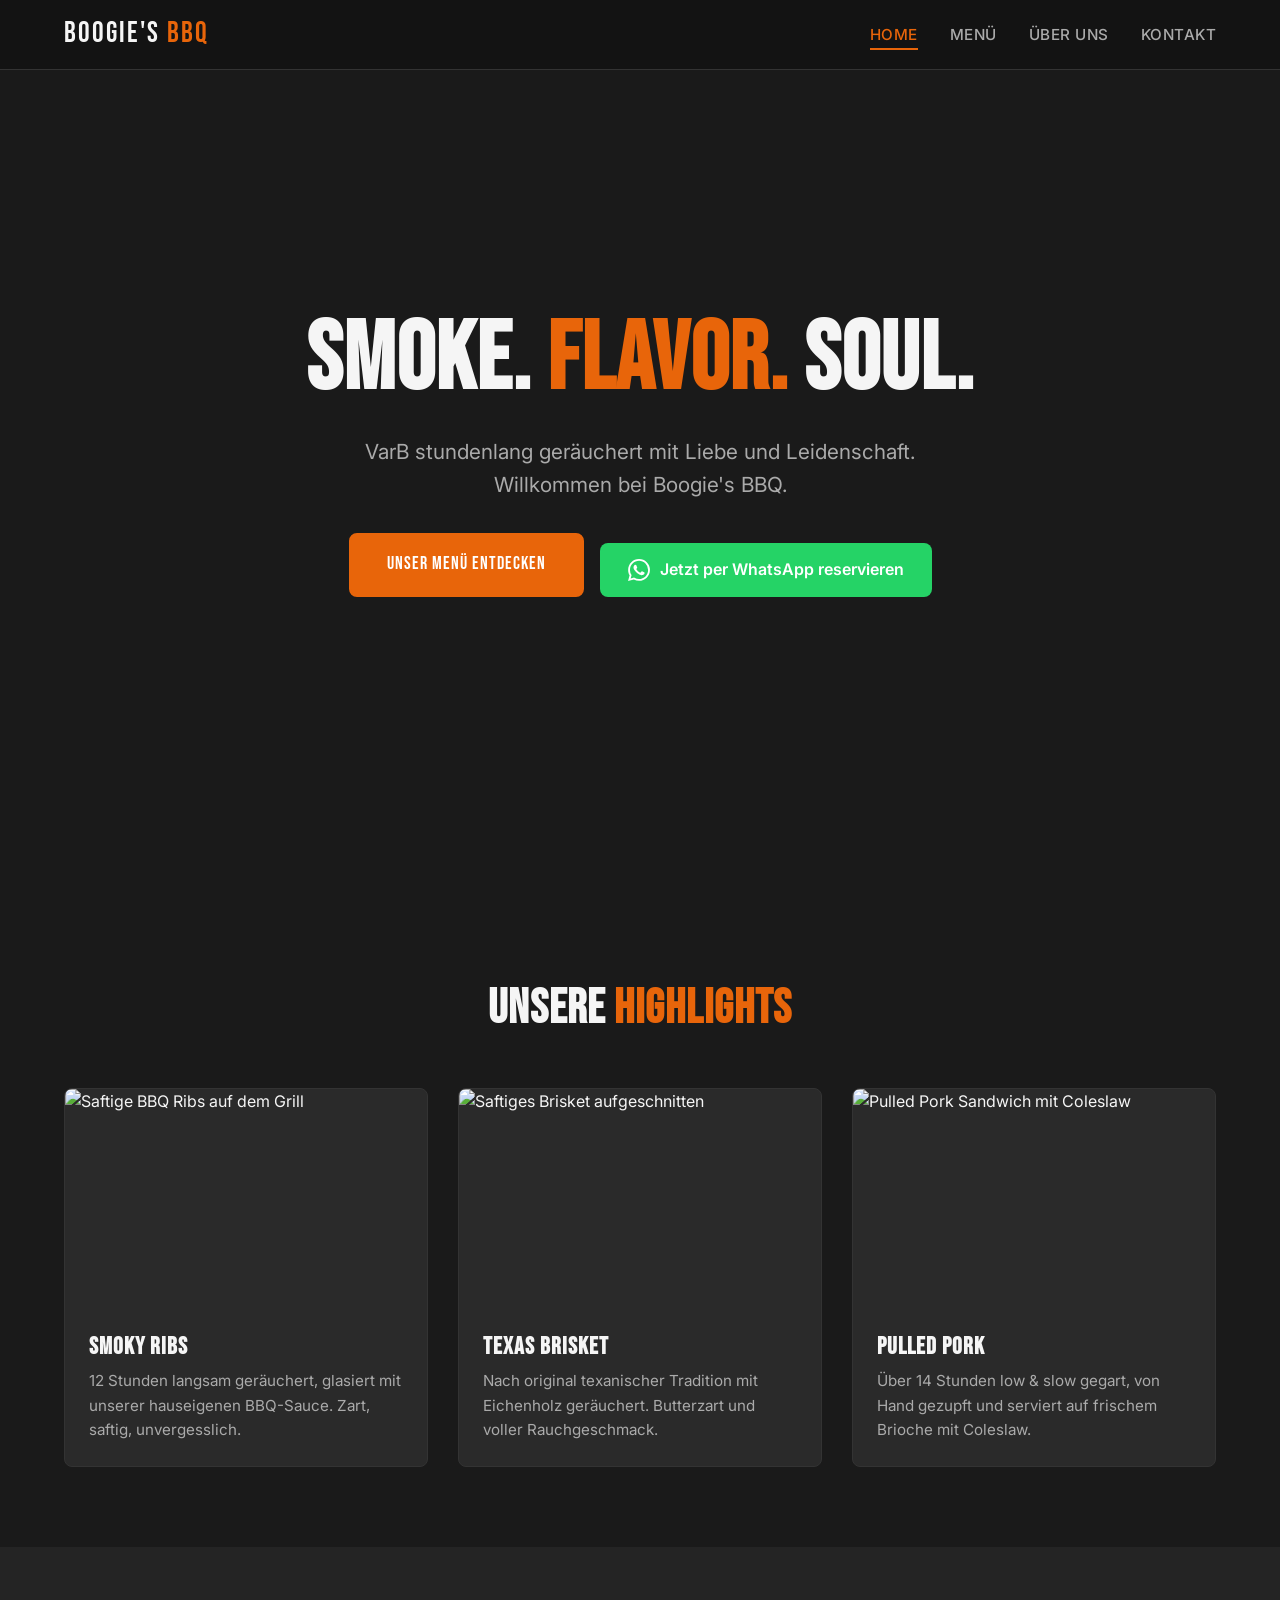
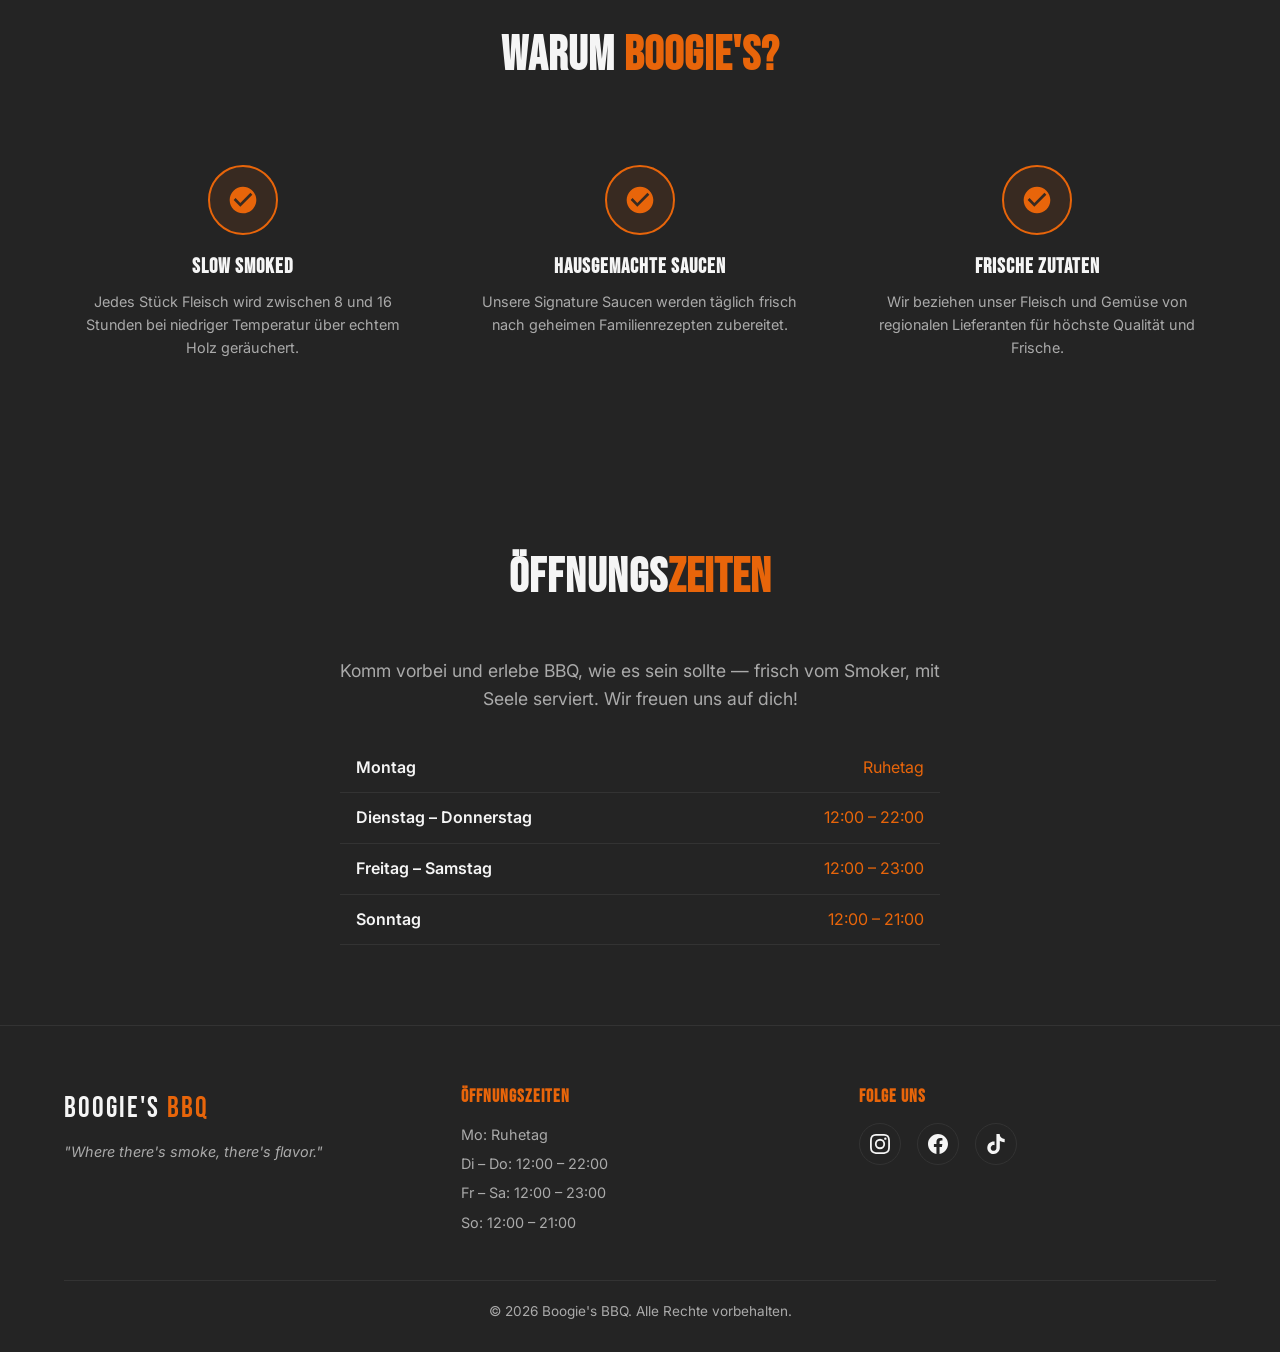
==== commit ca0f5e11: "VARB2" ====
--- a/index.html
+++ b/index.html
@@ -4,7 +4,7 @@
   <meta charset="UTF-8">
   <meta name="viewport" content="width=device-width, initial-scale=1.0">
   <title>Boogie's BBQ — Smoke. Flavor. Soul.</title>
-  <meta name="description" content="Boogie's BBQ — Variante A mit Leidenschaft. Slow Smoked Ribs, Brisket, Pulled Pork und mehr in Nürnberg.">
+  <meta name="description" content="Boogie's BBQ — Variante B mit Leidenschaft. Slow Smoked Ribs, Brisket, Pulled Pork und mehr in Nürnberg.">
   <link rel="preconnect" href="https://fonts.googleapis.com">
   <link rel="preconnect" href="https://fonts.gstatic.com" crossorigin>
   <link href="https://fonts.googleapis.com/css2?family=Bebas+Neue&family=Inter:wght@400;500;600;700&display=swap" rel="stylesheet">
@@ -41,7 +41,7 @@
       <div class="hero-overlay"></div>
       <div class="hero-content">
         <h1>Smoke. <span>Flavor.</span> Soul.</h1>
-        <p>VarA, stundenlang geräuchert mit Liebe und Leidenschaft. Willkommen bei Boogie's BBQ.</p>
+        <p>VarB stundenlang geräuchert mit Liebe und Leidenschaft. Willkommen bei Boogie's BBQ.</p>
         <div style="display:flex;flex-wrap:wrap;gap:16px;justify-content:center;">
           <a href="menu.html" class="btn">Unser Menü entdecken</a>
           <a href="https://wa.me/49XXXXXXXXXX?text=Hallo%20Boogie's%20BBQ!%20Ich%20möchte%20gerne%20einen%20Tisch%20reservieren." class="whatsapp-btn" target="_blank" rel="noopener">
